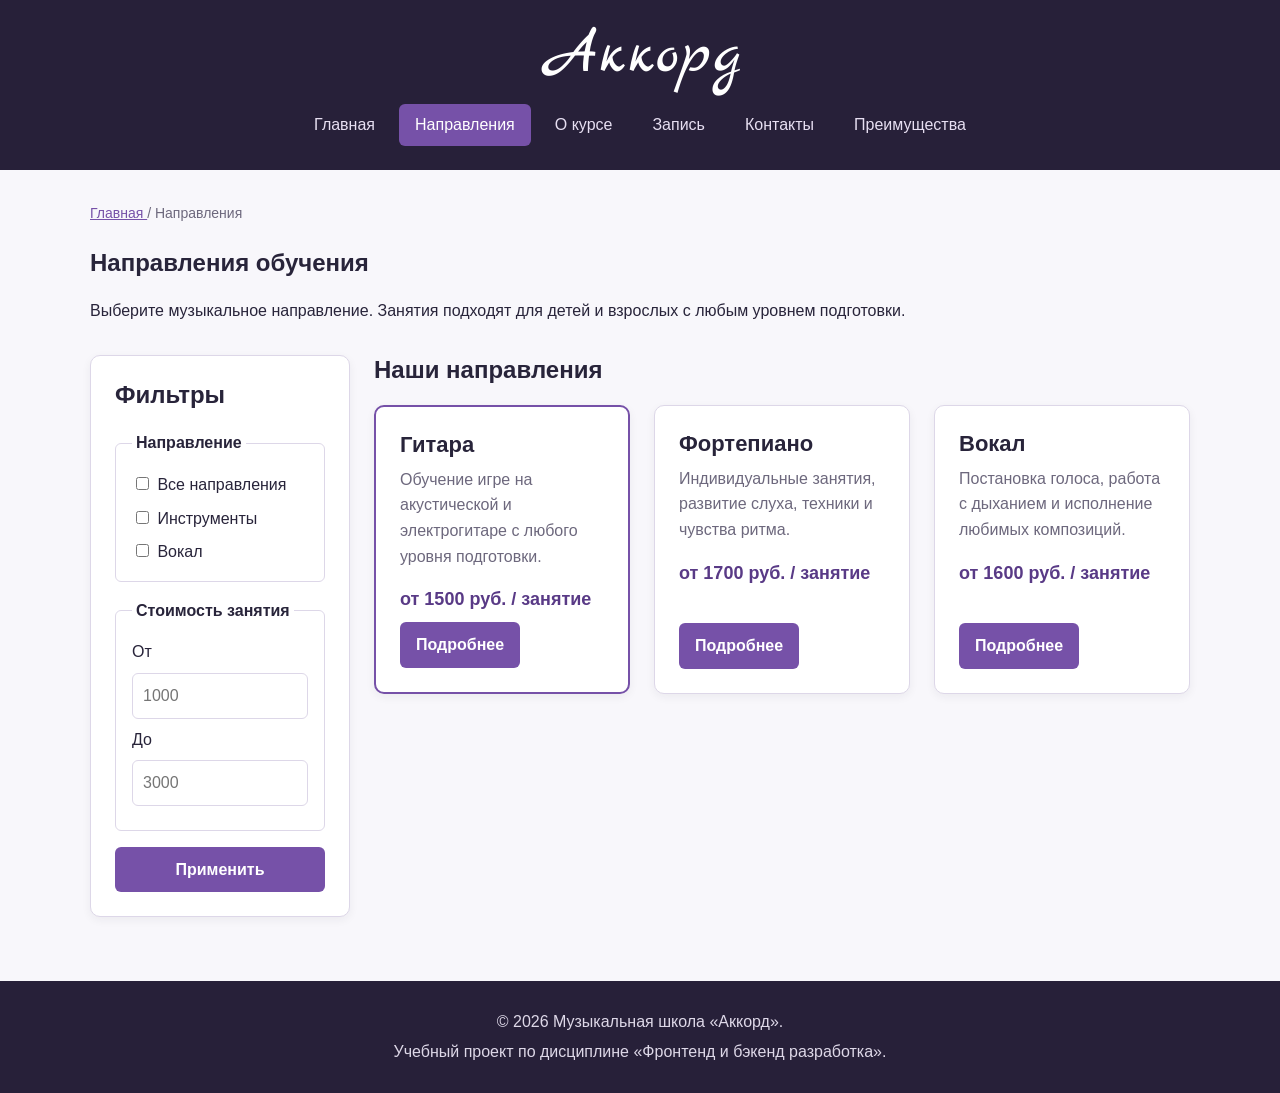
==== catalog.html @ 7a551390 "chore: import original KR1 school project" ====
<!DOCTYPE html>
<html lang="ru">
<head>
  <meta charset="UTF-8">
  <meta name="viewport" content="width=device-width, initial-scale=1.0">
  <meta
    name="description"
    content="Направления обучения музыкальной школы Аккорд."
  >

  <meta property="og:type" content="website">
  <meta property="og:title" content="Направления обучения — Музыкальная школа Аккорд">
  <meta
    property="og:description"
    content="Гитара, фортепиано и вокал для детей и взрослых."
  >
  
  <title>Направления обучения — Музыкальная школа Аккорд</title>

  <link rel="preconnect" href="https://fonts.googleapis.com">
  <link rel="preconnect" href="https://fonts.gstatic.com" crossorigin>
  <link
    href="https://fonts.googleapis.com/css2?family=Marck+Script&display=swap"
    rel="stylesheet"
  >

  <link rel="stylesheet" href="css/style.css">
</head>
<body>
  <header class="site-header">
    <div class="site-header__inner">
      <a class="site-header__logo" href="index.html">Аккорд</a>

      <nav class="site-nav" aria-label="Основная навигация">
        <ul class="site-nav__list">
          <li class="site-nav__item">
            <a class="site-nav__link" href="index.html">
              Главная
            </a>
          </li>

          <li class="site-nav__item">
            <a
              class="site-nav__link site-nav__link--active"
              href="catalog.html"
            >
              Направления
            </a>
          </li>

          <li class="site-nav__item">
            <a class="site-nav__link" href="product.html">
              О курсе
            </a>
          </li>

          <li class="site-nav__item">
            <a class="site-nav__link" href="order.html">
              Запись
            </a>
          </li>

          <li class="site-nav__item">
            <a class="site-nav__link" href="contacts.html">
              Контакты
            </a>
          </li>

          <li class="site-nav__item">
            <a class="site-nav__link" href="index.html#advantages">
              Преимущества
            </a>
          </li>
        </ul>
      </nav>
    </div>
  </header>

  <main>
    <!-- Breadcrumbs — это навигационная цепочка, показывающая путь пользователя внутри сайта: Главная / Направления -->
    <nav class="breadcrumbs" aria-label="Хлебные крошки">
      <a class="breadcrumbs__link" href="index.html">
        Главная
      </a>

      <span class="breadcrumbs__current">
        Направления
      </span>
    </nav>

    <section class="section">
      <h1>Направления обучения</h1>

      <p>
        Выберите музыкальное направление.
        Занятия подходят для детей и взрослых
        с любым уровнем подготовки.
      </p>
    </section>

    <section class="catalog-layout">
      <aside class="catalog-filters">
        <h2 class="catalog-filters__title">Фильтры</h2>

        <form class="catalog-filters__form" action="#" method="get">
          <fieldset class="catalog-filters__group">
            <legend class="catalog-filters__legend">
              Направление
            </legend>

            <label class="catalog-filters__label">
              <input
                class="catalog-filters__checkbox"
                type="checkbox"
                name="category"
                value="all"
              >
              Все направления
            </label>

            <label class="catalog-filters__label">
              <input
                class="catalog-filters__checkbox"
                type="checkbox"
                name="category"
                value="instruments"
              >
              Инструменты
            </label>

            <label class="catalog-filters__label">
              <input
                class="catalog-filters__checkbox"
                type="checkbox"
                name="category"
                value="vocal"
              >
              Вокал
            </label>
          </fieldset>

          <fieldset class="catalog-filters__group">
            <legend class="catalog-filters__legend">
              Стоимость занятия
            </legend>

            <label class="catalog-filters__label" for="price-from">
              От
            </label>

            <input
              class="catalog-filters__input"
              id="price-from"
              name="price-from"
              type="number"
              min="0"
              placeholder="1000"
            >

            <label class="catalog-filters__label" for="price-to">
              До
            </label>

            <input
              class="catalog-filters__input"
              id="price-to"
              name="price-to"
              type="number"
              min="0"
              placeholder="3000"
            >
          </fieldset>

          <button class="button button--primary" type="submit">
            Применить
          </button>
        </form>
      </aside>

      <section class="catalog-layout__products">
        <h2>Наши направления</h2>

        <div class="products-grid">
          <article class="product-card product-card--featured">
            <h3 class="product-card__title">
              Гитара
            </h3>

            <p class="product-card__description">
              Обучение игре на акустической и электрогитаре
              с любого уровня подготовки.
            </p>

            <p class="product-card__price">
              от 1500 руб. / занятие
            </p>
            <!-- Якорная ссылка на другую страницу -->
            <a
              class="button button--primary product-card__button"
              href="product.html#guitar"
            >
              Подробнее
            </a>
          </article>

          <article class="product-card">
            <h3 class="product-card__title">
              Фортепиано
            </h3>

            <p class="product-card__description">
              Индивидуальные занятия, развитие слуха,
              техники и чувства ритма.
            </p>

            <p class="product-card__price">
              от 1700 руб. / занятие
            </p>
            <!-- Якорная ссылка на другую страницу -->
            <a
              class="button button--primary product-card__button"
              href="product.html#piano"
            >
              Подробнее
            </a>
          </article>

          <article class="product-card">
            <h3 class="product-card__title">
              Вокал
            </h3>

            <p class="product-card__description">
              Постановка голоса, работа с дыханием
              и исполнение любимых композиций.
            </p>

            <p class="product-card__price">
              от 1600 руб. / занятие
            </p>
            <!-- Якорная ссылка на другую страницу -->
            <a
              class="button button--primary product-card__button"
              href="product.html#vocal"
            >
              Подробнее
            </a>
          </article>
        </div>
      </section>
    </section>
  </main>

  <footer class="site-footer">
    <p>&copy; 2026 Музыкальная школа «Аккорд».</p>
    <p>Учебный проект по дисциплине «Фронтенд и бэкенд разработка».</p>
  </footer>
</body>
</html>

<!-- Yggdrasil :з -->
---- css/style.css ----
/* ===============================
   1. Переменные проекта
   =============================== */

:root {
  /* Основные цвета проекта */
  --color-bg: #f8f7fb;
  --color-text: #28243a;
  --color-muted: #6d687d;
  --color-primary: #7651a8;
  --color-primary-dark: #593a86;
  --color-border: #ddd7e8;
  --color-surface: #ffffff;
  --color-surface-accent: #f0eafa;
  --color-header: #272039;
  --color-danger: #b00020;
  --color-success: #168a2f;
  --color-success-bg: #eefaf0;
  --color-white: #ffffff;

  /* Отступы */
  --space-xs: 4px;
  --space-sm: 8px;
  --space-md: 16px;
  --space-lg: 24px;
  --space-xl: 32px;

  /* Скругления */
  --radius-sm: 6px;
  --radius-md: 10px;
  --radius-lg: 14px;

  /* Размеры */
  --container-width: 1100px;
}


/* ===============================
   2. Базовые стили
   =============================== */

/* '*' - это универсальный селектор, то есть применяется ко всем элементам. */
* {
  box-sizing: border-box;
}

html {
  scroll-behavior: smooth;
}

body {
  margin: 0;
  font-family: Arial, sans-serif;
  line-height: 1.6;
  color: var(--color-text);
  background-color: var(--color-bg);
}

main {
  padding: var(--space-xl) var(--space-lg);
}

h1,
h2,
h3 {
  line-height: 1.25;
}

h1 {
  margin-top: 0;
}

img {
  max-width: 100%;
}


/* ===============================
   3. Шапка и навигация
   =============================== */

.site-header {
  padding: var(--space-lg);
  background-color: var(--color-header);
}

.site-header__inner {
  max-width: var(--container-width);
  margin: 0 auto;
}

.site-header__logo {
  display: block;
  margin-bottom: var(--space-md);
  font-family: "Marck Script", cursive;
  font-size: 64px;
  line-height: 1;
  font-weight: 400;
  color: var(--color-white);
  text-align: center;
  text-decoration: none;
}

.site-header__logo:hover {
  color: var(--color-white);
  opacity: 0.95;
}

/* Flexbox удобен для навигации, 
   потому что пункты меню можно располагать в одну строку и выравнивать по центру.*/
.site-nav__list {
  display: flex;
  flex-wrap: wrap;
  justify-content: center;
  align-items: center;
  gap: var(--space-sm);
  padding: 0;
  margin: 0;
  list-style: none;
}

.site-nav__item {
  display: block;
}

.site-nav__link {
  display: inline-block;
  padding: var(--space-sm) var(--space-md);
  color: #e7dff2;
  text-decoration: none;
  border-radius: var(--radius-sm);
}

/* :hover срабатывает при наведении мыши. */
.site-nav__link:hover {
  color: var(--color-white);
  background-color: var(--color-primary);
}

/* :focus-visible показывает фокус, например при навигации клавишей Tab. */
.site-nav__link:focus-visible {
  outline: 2px solid var(--color-white);
  outline-offset: 3px;
}

.site-nav__link--active {
  color: var(--color-white);
  background-color: var(--color-primary);
}


/* ===============================
   4. Общие элементы интерфейса
   =============================== */

a {
  color: var(--color-primary);
}

a:hover {
  color: var(--color-primary-dark);
}

a:focus-visible {
  outline: 2px solid var(--color-primary);
  outline-offset: 3px;
}

.button {
  display: inline-block;
  padding: 10px var(--space-md);
  font: inherit;
  font-weight: 600;
  text-align: center;
  text-decoration: none;
  border: none;
  border-radius: var(--radius-sm);
  cursor: pointer;
}

.button--primary {
  color: var(--color-white);
  background-color: var(--color-primary);
}

.button--primary:hover {
  color: var(--color-white);
  background-color: var(--color-primary-dark);
}

.button--secondary {
  color: var(--color-primary);
  background-color: var(--color-white);
  border: 1px solid var(--color-primary);
}

.button--secondary:hover {
  color: var(--color-white);
  background-color: var(--color-primary);
}

.button:focus-visible {
  outline: 2px solid var(--color-primary);
  outline-offset: 3px;
}

.button:disabled,
.button--disabled {
  opacity: 0.6;
  cursor: not-allowed;
}


/* ===============================
   5. Основные блоки страницы
   =============================== */

.hero {
  max-width: var(--container-width);
  margin: 0 auto var(--space-xl);
  padding: 48px var(--space-xl);
  background-color: var(--color-surface-accent);
  border: 1px solid var(--color-border);
  border-radius: var(--radius-lg);
  box-shadow: 0 4px 14px rgba(40, 36, 58, 0.08);
}

.hero h1 {
  margin-bottom: var(--space-md);
  font-size: 36px;
}

.hero p {
  max-width: 700px;
  margin-bottom: var(--space-lg);
  color: var(--color-muted);
  font-size: 18px;
}

.section {
  max-width: var(--container-width);
  margin: 0 auto var(--space-xl);
}

.section h1,
.section h2 {
  margin-top: 0;
}

.advantages-list {
  padding-left: var(--space-lg);
}

.advantages-list li {
  margin-bottom: var(--space-sm);
}

.aside-info {
  max-width: var(--container-width);
  margin: 0 auto var(--space-xl);
  padding: var(--space-lg);
  border: 1px solid var(--color-border);
  border-left: 5px solid var(--color-primary);
  border-radius: var(--radius-md);
  background-color: var(--color-surface);
}

.aside-info h2 {
  margin-top: 0;
}


/* ===============================
   6. Карточки направлений
   =============================== */

/* grid создаёт три одинаковых столбца для карточек. 1fr — одна доля свободного пространства */
.products-grid {
  display: grid;
  grid-template-columns: repeat(3, 1fr);
  gap: var(--space-lg);
}

.product-card {
  display: flex;
  flex-direction: column;
  gap: var(--space-sm);
  padding: var(--space-lg);
  border: 1px solid var(--color-border);
  border-radius: var(--radius-md);
  background-color: var(--color-surface);
  box-shadow: 0 3px 10px rgba(40, 36, 58, 0.06);
}

.product-card:hover {
  border-color: var(--color-primary);
  box-shadow: 0 5px 14px rgba(40, 36, 58, 0.12);
}

.product-card--featured {
  border: 2px solid var(--color-primary);
}

.product-card__title {
  margin: 0;
  font-size: 22px;
}

.product-card__description {
  margin: 0;
  color: var(--color-muted);
}

.product-card__price {
  margin: var(--space-sm) 0 0;
  font-size: 18px;
  font-weight: 700;
  color: var(--color-primary-dark);
}

.product-card__button {
  margin-top: auto;
  align-self: flex-start;
}


/* ===============================
   7. Хлебные крошки
   =============================== */

.breadcrumbs {
  max-width: var(--container-width);
  margin: 0 auto var(--space-lg);
  font-size: 14px;
  color: var(--color-muted);
}

.breadcrumbs__link {
  color: var(--color-primary);
}

.breadcrumbs__current::before {
  content: " / ";
  color: var(--color-muted);
}


/* ===============================
   8. Каталог
   =============================== */

.catalog-layout {
  max-width: var(--container-width);
  margin: 0 auto var(--space-xl);
  display: grid;
  grid-template-columns: 260px 1fr;
  grid-template-areas: "filters products";
  gap: var(--space-lg);
}

.catalog-filters {
  grid-area: filters;
  align-self: start;
  padding: var(--space-lg);
  border: 1px solid var(--color-border);
  border-radius: var(--radius-md);
  background-color: var(--color-surface);
  box-shadow: 0 3px 10px rgba(40, 36, 58, 0.06);
}

.catalog-filters__title {
  margin-top: 0;
}

.catalog-filters__form {
  display: grid;
  gap: var(--space-md);
}

.catalog-filters__group {
  margin: 0;
  padding: var(--space-md);
  border: 1px solid var(--color-border);
  border-radius: var(--radius-sm);
}

.catalog-filters__legend {
  padding: 0 var(--space-xs);
  font-weight: 700;
}

.catalog-filters__label {
  display: block;
  margin-bottom: var(--space-sm);
}

.catalog-filters__label:last-child {
  margin-bottom: 0;
}

.catalog-filters__checkbox {
  margin-right: var(--space-xs);
}

.catalog-filters__input {
  width: 100%;
  padding: 9px 10px;
  margin-bottom: var(--space-sm);
  border: 1px solid var(--color-border);
  border-radius: var(--radius-sm);
  font: inherit;
  background-color: var(--color-white);
}

.catalog-filters__input:hover {
  border-color: var(--color-primary);
}

.catalog-filters__input:focus-visible {
  outline: 2px solid var(--color-primary);
  outline-offset: 2px;
}

.catalog-layout__products {
  grid-area: products;
}

.catalog-layout__products h2 {
  margin-top: 0;
}


/* ===============================
   9. Страница курса
   =============================== */

.product-details {
  max-width: var(--container-width);
  margin: 0 auto var(--space-xl);
  padding: var(--space-lg);
  display: grid;
  grid-template-columns: 1fr 1fr;
  gap: var(--space-xl);
  border: 1px solid var(--color-border);
  border-radius: var(--radius-lg);
  background-color: var(--color-surface);
  box-shadow: 0 4px 14px rgba(40, 36, 58, 0.08);
}

/* relative = "относительно меня" */
.product-details__image-wrapper {
  position: relative;
}

.product-details__image {
  display: block;
  width: 100%;
  border-radius: var(--radius-md);
}

/* absolute = "поставь меня в конкретное место" */
/* z-index: 1 показывает бейдж поверх элемента с более низким слоем, в данном случае поверх image */
.product-details__badge {
  position: absolute;
  top: var(--space-md);
  right: var(--space-md);
  padding: 6px 10px;
  color: var(--color-white);
  font-size: 14px;
  font-weight: 700;
  background-color: var(--color-primary);
  border-radius: var(--radius-sm);
  z-index: 1;
}

.product-details__content {
  align-self: center;
}

.product-details__title {
  margin-top: 0;
  margin-bottom: var(--space-md);
}

.product-details__description {
  color: var(--color-muted);
}

.product-details__price {
  margin: var(--space-lg) 0;
  font-size: 22px;
  font-weight: 700;
  color: var(--color-primary-dark);
}


/* ===============================
   10. Таблица характеристик
   =============================== */

.product-table {
  width: 100%;
  border-collapse: collapse;
  background-color: var(--color-surface);
}

.product-table caption {
  margin-bottom: var(--space-md);
  font-weight: 700;
  text-align: left;
}

.product-table th,
.product-table td {
  padding: var(--space-md);
  border: 1px solid var(--color-border);
  text-align: left;
}

.product-table th {
  color: var(--color-white);
  background-color: var(--color-primary);
}

.product-table tbody tr:nth-child(even) {
  background-color: var(--color-surface-accent);
}


/* ===============================
   11. Форма
   =============================== */

.order-section {
  max-width: 700px;
  margin: 0 auto var(--space-xl);
}

.order-form--page {
  padding: var(--space-lg);
  border: 1px solid var(--color-border);
  border-radius: var(--radius-md);
  background-color: var(--color-surface);
  box-shadow: 0 4px 14px rgba(40, 36, 58, 0.08);
}

.order-form__field {
  margin-bottom: var(--space-md);
}

.order-form__label {
  display: block;
  margin-bottom: var(--space-xs);
  font-weight: 600;
}

.order-form__input,
.order-form__select,
.order-form__textarea {
  width: 100%;
  padding: 10px 12px;
  color: var(--color-text);
  border: 1px solid var(--color-border);
  border-radius: var(--radius-sm);
  font: inherit;
  background-color: var(--color-white);
}

.order-form__textarea {
  resize: vertical;
}

.order-form__checkbox {
  width: auto;
  margin-right: var(--space-xs);
}

.order-form__hint {
  display: block;
  margin-top: var(--space-xs);
  color: var(--color-muted);
}

.order-form__input:hover,
.order-form__select:hover,
.order-form__textarea:hover {
  border-color: var(--color-primary);
}

.order-form__input:focus-visible,
.order-form__select:focus-visible,
.order-form__textarea:focus-visible {
  outline: 2px solid var(--color-primary);
  outline-offset: 2px;
}

.order-form__actions {
  display: flex;
  gap: var(--space-md);
  margin-top: var(--space-lg);
}

[aria-invalid="true"] {
  border-color: var(--color-danger);
}


/* ===============================
   12. Модальное окно
   =============================== */

.order-dialog {
  width: min(100% - 32px, 560px);
  padding: var(--space-lg);
  color: var(--color-text);
  border: none;
  border-radius: var(--radius-lg);
  background-color: var(--color-surface);
  box-shadow: 0 8px 24px rgba(40, 36, 58, 0.2);
}

.order-dialog::backdrop {
  background-color: rgba(25, 20, 38, 0.6);
}

.order-dialog__title {
  margin-top: 0;
  color: var(--color-primary-dark);
}

.success-message {
  max-width: var(--container-width);
  margin: var(--space-lg) auto;
  padding: var(--space-md);
  color: var(--color-success);
  border: 1px solid #bcdcc4;
  border-left: 5px solid var(--color-success);
  border-radius: var(--radius-sm);
  background-color: var(--color-success-bg);
}


/* ===============================
   13. Страница контактов
   =============================== */

.contacts-section {
  max-width: var(--container-width);
  margin: 0 auto var(--space-xl);
  padding: var(--space-lg);
  border: 1px solid var(--color-border);
  border-radius: var(--radius-md);
  background-color: var(--color-surface);
  box-shadow: 0 3px 10px rgba(40, 36, 58, 0.06);
}

.contacts-section h2 {
  margin-top: 0;
}

.contacts {
  font-style: normal;
}

.contacts__item {
  margin: 0 0 var(--space-md);
}

.contacts__item:last-child {
  margin-bottom: 0;
}

.contacts__link {
  color: var(--color-primary);
}


/* ===============================
   14. Подвал
   =============================== */

.site-footer {
  padding: var(--space-lg);
  color: #ded8e8;
  text-align: center;
  background-color: var(--color-header);
}

.site-footer p {
  margin: var(--space-xs) 0;
}


/* ===============================
   15. Дополнительные состояния
   =============================== */

:target {
  outline: 2px dashed var(--color-primary);
  outline-offset: 4px;
}
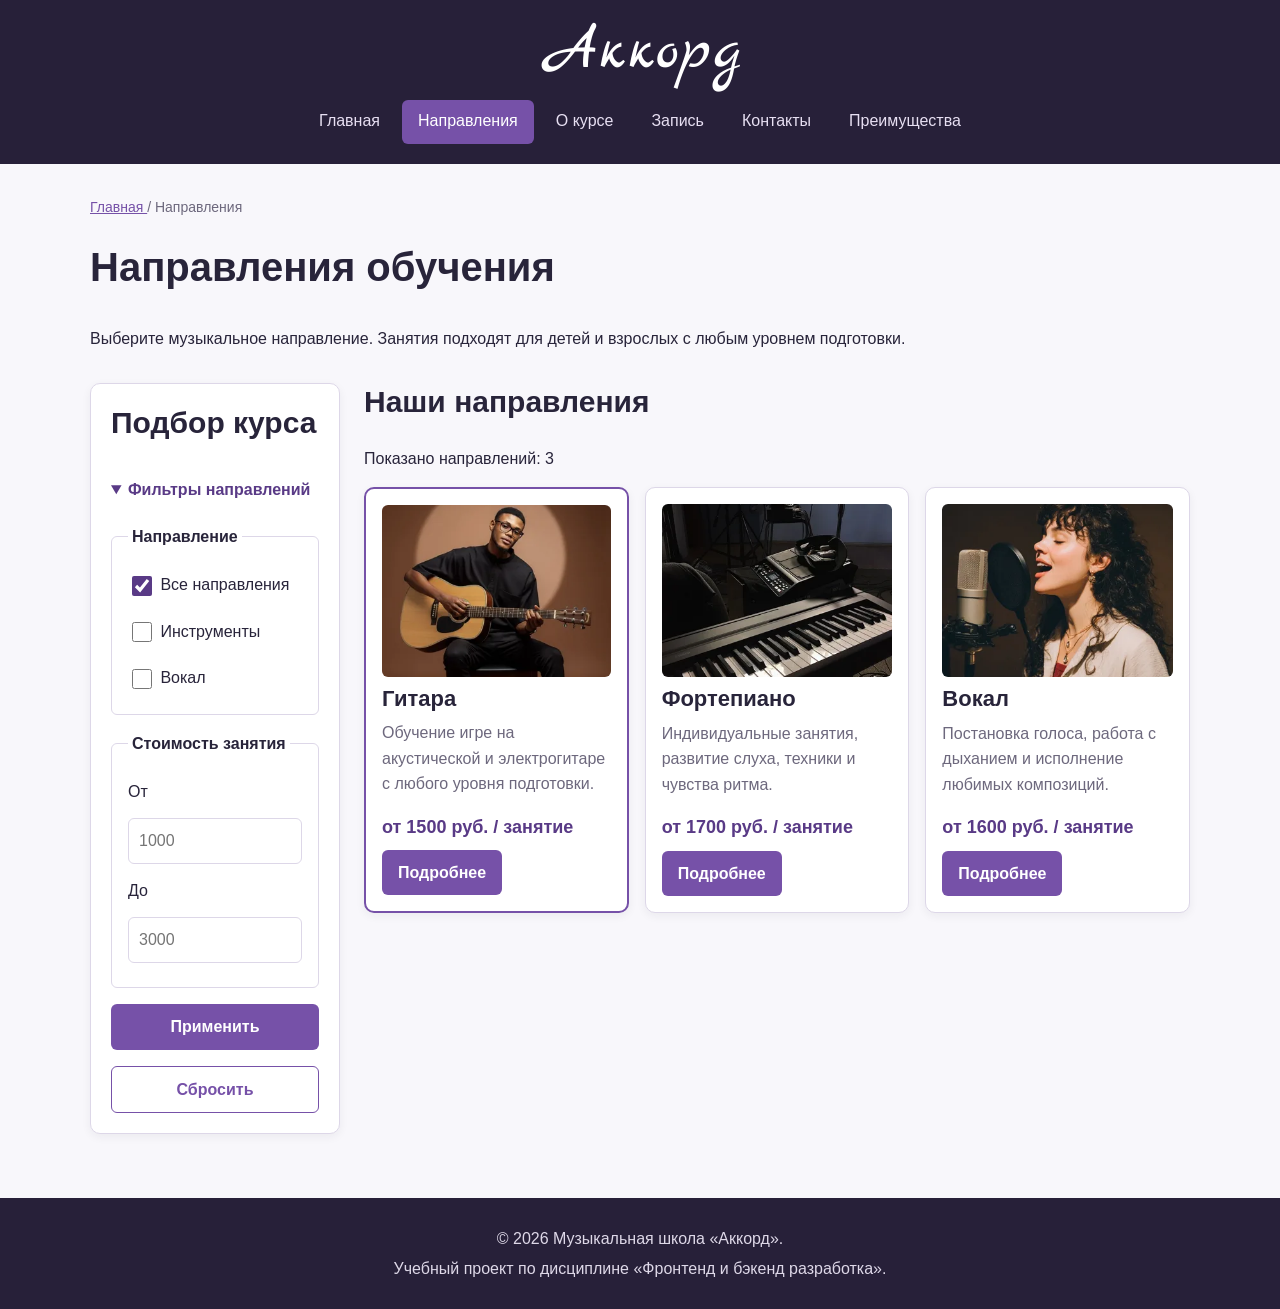
==== commit 6dc831b3: "feat: adapt Akkord school layout and improve accessibility" ====
--- a/catalog.html
+++ b/catalog.html
@@ -25,13 +25,17 @@
   >
 
   <link rel="stylesheet" href="css/style.css">
+  <link rel="stylesheet" href="css/responsive.css">
+  <script src="js/main.js" defer></script>
 </head>
 <body>
+  <a class="skip-link" href="#main">Перейти к содержимому</a>
   <header class="site-header">
     <div class="site-header__inner">
       <a class="site-header__logo" href="index.html">Аккорд</a>
 
-      <nav class="site-nav" aria-label="Основная навигация">
+      <button class="menu-toggle" type="button" aria-expanded="false" aria-controls="main-nav" hidden>Меню</button>
+      <nav id="main-nav" class="site-nav" aria-label="Основная навигация">
         <ul class="site-nav__list">
           <li class="site-nav__item">
             <a class="site-nav__link" href="index.html">
@@ -41,7 +45,7 @@
 
           <li class="site-nav__item">
             <a
-              class="site-nav__link site-nav__link--active"
+              class="site-nav__link site-nav__link--active" aria-current="page"
               href="catalog.html"
             >
               Направления
@@ -76,7 +80,7 @@
     </div>
   </header>
 
-  <main>
+  <main id="main" tabindex="-1">
     <!-- Breadcrumbs — это навигационная цепочка, показывающая путь пользователя внутри сайта: Главная / Направления -->
     <nav class="breadcrumbs" aria-label="Хлебные крошки">
       <a class="breadcrumbs__link" href="index.html">
@@ -100,7 +104,9 @@
 
     <section class="catalog-layout">
       <aside class="catalog-filters">
-        <h2 class="catalog-filters__title">Фильтры</h2>
+        <h2 class="catalog-filters__title">Подбор курса</h2>
+        <details class="filter-panel" open>
+          <summary>Фильтры направлений</summary>
 
         <form class="catalog-filters__form" action="#" method="get">
           <fieldset class="catalog-filters__group">
@@ -113,7 +119,7 @@
                 class="catalog-filters__checkbox"
                 type="checkbox"
                 name="category"
-                value="all"
+                value="all" checked
               >
               Все направления
             </label>
@@ -174,14 +180,22 @@
           <button class="button button--primary" type="submit">
             Применить
           </button>
+        <button class="button button--secondary" type="reset">Сбросить</button>
         </form>
+        </details>
       </aside>
 
       <section class="catalog-layout__products">
         <h2>Наши направления</h2>
+        <p id="filter-result" role="status">Показано направлений: 3</p>
+        <p id="filter-empty" hidden>По этим условиям нет курсов. Измените фильтры или нажмите «Сбросить».</p>
 
         <div class="products-grid">
-          <article class="product-card product-card--featured">
+          <article class="product-card product-card--featured" data-category="instruments" data-price="1500">
+<picture>
+  <source type="image/webp" srcset="images/guitar-360.webp 360w, images/guitar-720.webp 720w" sizes="(min-width: 1100px) 250px, (min-width: 640px) 40vw, 85vw">
+  <img class="product-card__image" src="images/guitar.jpg" alt="Гитара" width="735" height="939" loading="lazy" decoding="async">
+</picture>
             <h3 class="product-card__title">
               Гитара
             </h3>
@@ -203,7 +217,11 @@
             </a>
           </article>
 
-          <article class="product-card">
+          <article class="product-card" data-category="instruments" data-price="1700">
+<picture>
+  <source type="image/webp" srcset="images/piano-360.webp 360w, images/piano-720.webp 720w" sizes="(min-width: 1100px) 250px, (min-width: 640px) 40vw, 85vw">
+  <img class="product-card__image" src="images/piano.jpg" alt="Фортепиано" width="736" height="981" loading="lazy" decoding="async">
+</picture>
             <h3 class="product-card__title">
               Фортепиано
             </h3>
@@ -225,7 +243,11 @@
             </a>
           </article>
 
-          <article class="product-card">
+          <article class="product-card" data-category="vocal" data-price="1600">
+<picture>
+  <source type="image/webp" srcset="images/vocal-360.webp 360w, images/vocal-720.webp 720w" sizes="(min-width: 1100px) 250px, (min-width: 640px) 40vw, 85vw">
+  <img class="product-card__image" src="images/vocal.jpg" alt="Вокал" width="1018" height="1018" loading="lazy" decoding="async">
+</picture>
             <h3 class="product-card__title">
               Вокал
             </h3>
@@ -258,4 +280,3 @@
 </body>
 </html>
 
-<!-- Yggdrasil :з -->
--- a/css/style.css
+++ b/css/style.css
@@ -14,7 +14,7 @@
   --color-surface-accent: #f0eafa;
   --color-header: #272039;
   --color-danger: #b00020;
-  --color-success: #168a2f;
+  --color-success: #126b26;
   --color-success-bg: #eefaf0;
   --color-white: #ffffff;
 
--- a/css/responsive.css
+++ b/css/responsive.css
@@ -0,0 +1,389 @@
+/* КР №3: Mobile First. Подключается после style.css из КР №1. */
+*, *::before, *::after {
+  box-sizing: border-box;
+}
+[hidden] {
+  display: none !important;
+}
+img, video {
+  max-width: 100%;
+  height: auto;
+}
+picture {
+  display: block;
+  min-width: 0;
+}
+main {
+  padding: 24px 16px;
+}
+main > *, .catalog-layout > *, .product-details > * {
+  min-width: 0;
+}
+h1 {
+  font-size: clamp(28px, 4vw, 40px);
+}
+h2 {
+  font-size: clamp(23px, 3vw, 30px);
+}
+p, h1, h2, h3, a, th, td {
+  overflow-wrap: anywhere;
+}
+section[id] {
+  scroll-margin-top: 24px;
+}
+.button, .menu-toggle, .dialog-close, summary {
+  min-height: 44px;
+}
+.button {
+  max-width: 100%;
+}
+
+/* Фокус и ссылка пропуска к содержимому. */
+:focus-visible {
+  outline: 3px solid #593a86;
+  outline-offset: 4px;
+  box-shadow: 0 0 0 3px #fff;
+}
+.skip-link {
+  position: absolute;
+  top: 8px;
+  left: 8px;
+  transform: translateY(-160%);
+  z-index: 1000;
+  padding: 12px 16px;
+  background: #fff;
+  color: #272039;
+  border-radius: 6px;
+}
+.skip-link:focus {
+  transform: translateY(0);
+}
+#main:focus {
+  outline: none;
+}
+/* Цель skip-link, не интерактивный элемент. */
+
+/* Flexbox: шапка и меню. Без JS ссылки доступны. */
+.site-header {
+  padding: 20px 16px;
+}
+.site-header__inner {
+  display: flex;
+  flex-wrap: wrap;
+  align-items: center;
+  gap: 16px;
+}
+.site-header__logo {
+  margin: 0;
+  font-size: 52px;
+  text-align: left;
+}
+.menu-toggle {
+  margin-left: auto;
+  padding: 10px 18px;
+  font: inherit;
+  color: #fff;
+  background: transparent;
+  border: 1px solid #e7dff2;
+  border-radius: 6px;
+  cursor: pointer;
+}
+.site-nav {
+  width: 100%;
+}
+.site-nav__list {
+  flex-direction: column;
+  align-items: stretch;
+  gap: 6px;
+}
+.site-nav__link {
+  display: block;
+  min-height: 44px;
+}
+.site-nav--enhanced:not(.site-nav--open) {
+  display: none;
+}
+
+/* Grid: на телефоне одна колонка. */
+.hero {
+  display: grid;
+  gap: 24px;
+  padding: 24px;
+  align-items: center;
+}
+.hero h1 {
+  font-size: clamp(28px, 4vw, 42px);
+}
+.hero p {
+  font-size: 17px;
+}
+.hero__image {
+  display: block;
+  width: 100%;
+  max-height: 360px;
+  object-fit: cover;
+  border-radius: 10px;
+}
+.products-grid {
+  grid-template-columns: minmax(0, 1fr);
+  gap: 20px;
+}
+.product-card {
+  min-width: 0;
+  padding: 20px;
+}
+.product-card__image {
+  display: block;
+  width: 100%;
+  aspect-ratio: 4 / 3;
+  object-fit: cover;
+  border-radius: 6px;
+}
+.advantages-list {
+  display: grid;
+  gap: 12px;
+}
+
+/* Фильтры над каталогом; details доступен без JS. */
+.catalog-layout {
+  grid-template-columns: minmax(0, 1fr);
+  grid-template-areas: 'filters' 'products';
+}
+.catalog-filters {
+  padding: 20px;
+}
+.filter-panel summary {
+  padding: 10px 0;
+  cursor: pointer;
+  color: var(--color-primary-dark);
+  font-weight: bold;
+}
+.filter-panel[open] summary {
+  margin-bottom: 12px;
+}
+.catalog-filters__label {
+  padding-block: 6px;
+}
+.catalog-filters__input {
+  min-height: 44px;
+}
+.catalog-filters__checkbox, .order-form__checkbox {
+  width: 20px;
+  height: 20px;
+  vertical-align: middle;
+  accent-color: var(--color-primary-dark);
+}
+.product-details {
+  grid-template-columns: minmax(0, 1fr);
+  padding: 20px;
+  gap: 24px;
+}
+.product-details__image {
+  max-height: 440px;
+  object-fit: cover;
+}
+.product-details__badge {
+  max-width: calc(100% - 32px);
+}
+
+/* Мобильные карточки характеристик. Сохраняем table/th/scope и явные роли. */
+.table-wrapper {
+  width: 100%;
+}
+.product-table, .product-table tbody {
+  display: block;
+}
+.product-table caption {
+  display: block;
+}
+.product-table thead {
+  position: absolute;
+  width: 1px;
+  height: 1px;
+  overflow: hidden;
+  clip-path: inset(50%);
+}
+.product-table tbody {
+  display: grid;
+  gap: 12px;
+}
+.product-table tbody tr {
+  display: grid;
+  border: 1px solid var(--color-border);
+  border-radius: 10px;
+  overflow: hidden;
+}
+.product-table tbody th, .product-table tbody td {
+  display: block;
+  padding: 10px 16px;
+  border: 0;
+}
+.product-table tbody th {
+  color: var(--color-primary-dark);
+  background: var(--color-surface-accent);
+}
+.product-table tbody td {
+  background: #fff;
+}
+
+/* Формы: широкие поля, перенос кнопок, прокрутка диалога. */
+.order-form {
+  display: grid;
+  grid-template-columns: minmax(0, 1fr);
+  gap: 16px;
+}
+.order-form__field {
+  min-width: 0;
+  margin: 0;
+}
+.order-form__input, .order-form__select, .order-form__textarea {
+  min-width: 0;
+  min-height: 44px;
+  font-size: 16px;
+}
+.order-form__textarea {
+  min-height: 120px;
+}
+.order-form__actions {
+  flex-wrap: wrap;
+  margin-top: 8px;
+}
+.order-form__actions .button {
+  flex: 1 1 180px;
+}
+.order-form__field--wide, .order-form__actions, .form-note {
+  grid-column: 1 / -1;
+}
+.form-note {
+  margin: 0;
+  color: var(--color-muted);
+  font-size: 14px;
+}
+.order-form--page {
+  padding: 20px;
+}
+.order-dialog {
+  max-height: calc(100dvh - 32px);
+  overflow: auto;
+  padding: 20px;
+}
+.dialog-close {
+  display: block;
+  margin-left: auto;
+  width: 44px;
+  border: 1px solid var(--color-border);
+  border-radius: 6px;
+  background: #fff;
+  color: var(--color-primary-dark);
+  font-size: 28px;
+  cursor: pointer;
+}
+body:has(dialog[open]) {
+  overflow: hidden;
+}
+.success-message:focus {
+  outline: 3px solid var(--color-primary-dark);
+  outline-offset: 3px;
+}
+
+/* 640px: две карточки и обычная таблица. */
+@media (min-width: 640px) {
+  main {
+    padding: 32px 24px;
+  }
+  .products-grid {
+    grid-template-columns: repeat(2, minmax(0, 1fr));
+  }
+  .advantages-list {
+    grid-template-columns: repeat(2, minmax(0, 1fr));
+  }
+  .table-wrapper {
+    overflow-x: auto;
+  }
+  .product-table {
+    display: table;
+  }
+  .product-table caption {
+    display: table-caption;
+  }
+  .product-table thead {
+    position: static;
+    display: table-header-group;
+    width: auto;
+    height: auto;
+    overflow: visible;
+    clip-path: none;
+  }
+  .product-table tbody {
+    display: table-row-group;
+  }
+  .product-table tbody tr {
+    display: table-row;
+  }
+  .product-table tbody th, .product-table tbody td {
+    display: table-cell;
+    border: 1px solid var(--color-border);
+    padding: 16px;
+  }
+}
+/* 768px: горизонтальное меню, двухколоночная форма страницы. */
+@media (min-width: 768px) {
+  .site-header__logo {
+    margin-inline: auto;
+    font-size: 64px;
+  }
+  .menu-toggle {
+    display: none;
+  }
+  .site-nav--enhanced:not(.site-nav--open) {
+    display: block;
+  }
+  .site-nav__list {
+    flex-direction: row;
+    flex-wrap: wrap;
+    justify-content: center;
+  }
+  .order-form--page {
+    grid-template-columns: repeat(2, minmax(0, 1fr));
+    padding: 24px;
+  }
+  .hero {
+    padding: 32px;
+  }
+}
+/* 900px: фотография и текст рядом. */
+@media (min-width: 900px) {
+  .hero {
+    grid-template-columns: 1.2fr 1fr;
+  }
+  .product-details {
+    grid-template-columns: repeat(2, minmax(0, 1fr));
+    padding: 24px;
+  }
+}
+/* 1100px: боковой фильтр и три карточки. */
+@media (min-width: 1100px) {
+  .products-grid {
+    grid-template-columns: repeat(3, minmax(0, 1fr));
+  }
+  .catalog-layout {
+    grid-template-columns: 250px minmax(0, 1fr);
+    grid-template-areas: 'filters products';
+  }
+  .catalog-filters {
+    position: sticky;
+    top: 24px;
+  }
+  .catalog-layout .products-grid {
+    gap: 16px;
+  }
+  .catalog-layout .product-card {
+    padding: 16px;
+  }
+}
+/* Системная настройка уменьшения движения. */
+@media (prefers-reduced-motion: reduce) {
+  html {
+    scroll-behavior: auto;
+  }
+}
